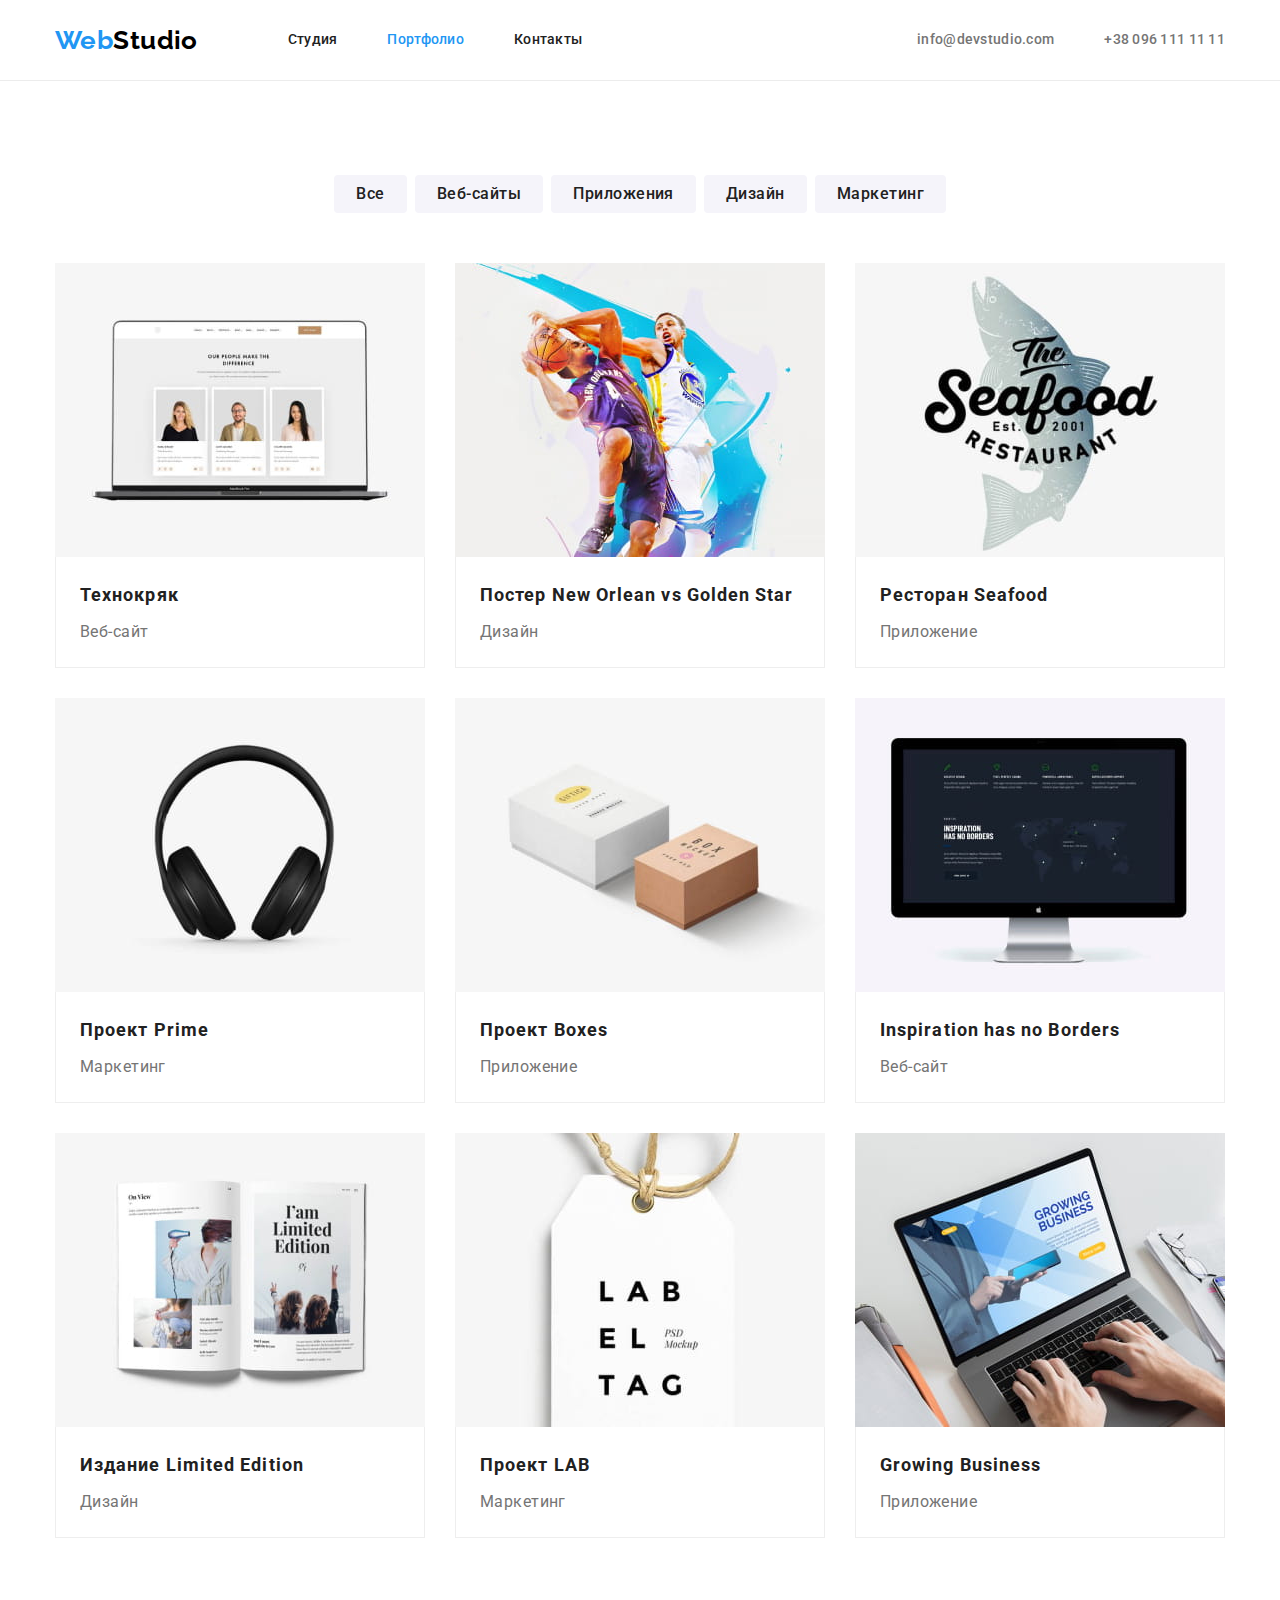
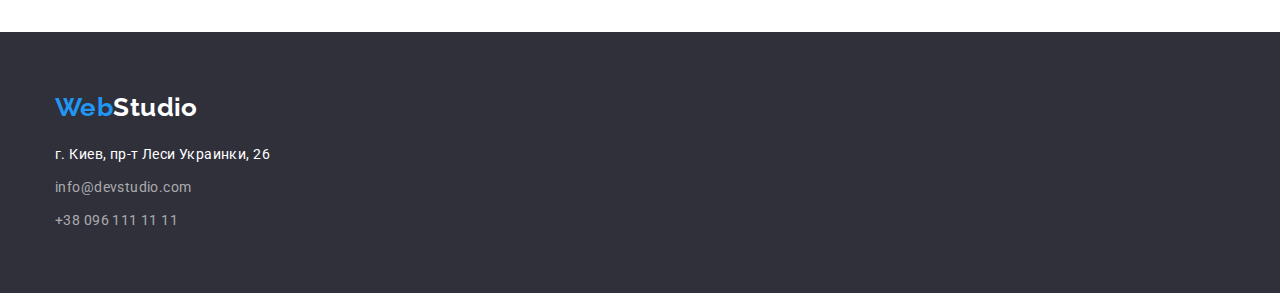
==== portfolio.html @ 887c3078 "root" ====
<!DOCTYPE html>
<html lang="ru">
<head>
  <meta charset="UTF-8">
  <meta http-equiv="X-UA-Compatible" content="IE=edge">
  <meta name="viewport" content="width=device-width, initial-scale=1.0">
  <title>Portfolio</title>
  <link href="https://fonts.googleapis.com/css2?family=Raleway:wght@700&family=Roboto:wght@400;500;700;900&display=swap"
    rel="stylesheet">
  <link rel="stylesheet" href="https://cdnjs.cloudflare.com/ajax/libs/modern-normalize/1.1.0/modern-normalize.min.css">
  <link rel="stylesheet" href="./css/styles.css">
</head>
<body>
  <!--Шапка сайта -->
  <header class="header">
    <div class="container site-header">
      <nav class="nav">
        <a href="./index.html" class="logo"><span class="accent">Web</span>Studio</a>
        <ul class="site-nav list">
          <li class="item"><a href="./index.html" class="link">Студия</a></li>
          <li class="item"><a href="./portfolio.html" class="link current">Портфолио</a></li>
          <li class="item"><a href="" class="link">Контакты</a></li>
        </ul>
      </nav>
      <ul class="contacts list">
        <li class="item"><a href="mailto:info@devstudio.com" class="link">info@devstudio.com</a></li>
        <li class="item"><a href="telto:+380961111111" class="link">+38 096 111 11 11</a></li>
      </ul>
    </div>
  </header>
  <main>
    <!-- Секция Наши проэкты -->
    <section class="section">
      <div class="container">
        <h2 class="visually-hidden">Наши проэкты</h2>
        <!-- Фильтр -->
        <ul class="filter-list">
          <li class="item">
            <button type="button" class="button filter">Все</button>
          </li>
          <li class="item">
            <button type="button" class="button filter">Веб-сайты</button>
          </li>
          <li class="item">
            <button type="button" class="button filter">Приложения</button>
          </li>
          <li class="item">
            <button type="button" class="button filter">Дизайн</button>
          </li>
          <li class="item">
            <button type="button" class="button filter">Маркетинг</button>
          </li>
        </ul>
        <!-- проэкты -->
        <ul class="project-list">
          <li class="item">
            <img class="card-image" src="./img/tehnokr.jpg" alt="веб-сайт Технокряк" width="370">
            <div class="card-description">
              <h2 class="project-name">Технокряк</h2>
              <p class="project-type">Веб-сайт</p>
            </div>
          </li>
          <li class="item">
            <img class="card-image" src="./img/poster.jpg" alt="Два баскетболиста" width="370" class="image">
            <div class="card-description">
              <h2 class="project-name">Постер New Orlean vs Golden Star</h2>
              <p class="project-type">Дизайн</p>
            </div>
          </li>
          <li class="item">
            <img class="card-image" src="./img/seafood.jpg" alt="Эмблема ресторана" width="370">
            <div class="card-description">
              <h2 class="project-name">Ресторан Seafood</h2>
              <p class="project-type">Приложение</p>
            </div>
          </li>
          <li class="item">
            <img class="card-image" src="./img/prime.jpg" alt="Наушники" width="370">
            <div class="card-description">
              <h2 class="project-name">Проект Prime</h2>
              <p class="project-type">Маркетинг</p>
            </div>
          </li>
          <li class="item">
            <img class="card-image" src="./img/boxes.jpg" alt="Две коробки" width="370">
            <div class="card-description">
              <h2 class="project-name">Проект Boxes</h2>
              <p class="project-type">Приложение</p>
            </div>
          </li>
          <li class="item">
            <img class="card-image" src="./img/inspiration.jpg" alt="Дизайн веб сайта" width="370">
            <div class="card-description">
              <h2 class="project-name">Inspiration has no Borders</h2>
              <p class="project-type">Веб-сайт</p>
            </div>
          </li>
          <li class="item">
            <img class="card-image" src="./img/limited.jpg" alt="Книга" width="370">
            <div class="card-description">
              <h2 class="project-name">Издание Limited Edition</h2>
              <p class="project-type">Дизайн</p>
            </div>
          </li>
          <li class="item">
            <img class="card-image" src="./img/lab.jpg" alt="Ярлык" width="370">
            <div class="card-description">
              <h2 class="project-name">Проект LAB</h2>
              <p class="project-type">Маркетинг</p>
            </div>
          </li>
          <li class="item">
            <img class="card-image" src="./img/growing.jpg" alt="Ноутбук" width="370">
            <div class="card-description">
              <h2 class="project-name">Growing Business</h2>
              <p class="project-type">Приложение</p>
            </div>
          </li>
        </ul>
      </div>
    </section>  
  </main>
  <!--Footer-->
  <footer class="footer">
    <div class="container">
      <a href="./index.html" class="logo"><span class="accent">Web</span>Studio</a>
      <!-- Контакты -->
      <address class="address">
        <p class="physical">г. Киев, пр-т Леси Украинки, 26</p>
        <ul class="footer-contacts">
          <li class="item"><a href="mailto:info@devstudio.com" class="link">info@devstudio.com</a></li>
          <li class="item"><a href="telto:+380961111111" class="link">+38 096 111 11 11</a></li>
        </ul>
      </address>
    </div>
  </footer>
</body>
</html>
---- css/styles.css ----
:root {
  --primary-text-color: #757575; 
  --title-color: #212121; 
  --secondary-text-color: #212121;
  --accent-color: #2196f3; 
  --hero-text-color: #fff; 
  --hero-background-color: #2f303a; 
  --footer-white-color: #fff; 
  --backgroud-white-color: #ffffff;
  --address-link-color: rgba(255, 255, 255, 0.6); 
  --logo-black: #000; 
  --footer-background-color: #2f303a; 
  --header-border-color: #ececec; 
  --background-section-color: #f5f4fa;
  --card-border-color: #eee;
}

html {
  box-sizing: border-box;
}

*,
*::before,
*::after {
  box-sizing: inherit;
}



body {
  margin: 0;

  background-color: var(--backgroud-white-color);
  color: var(--primary-text-color);

  font-family: 'Roboto', sans-serif;
  letter-spacing: 0.03em;
  font-size: 14px;
}

.visually-hidden {
  position: absolute;
  width: 1px;
  height: 1px;
  margin: -1px;
  border: 0;
  padding: 0;

  white-space: nowrap;
  clip-path: inset(100%);
  clip: rect(0 0 0 0);
  overflow: hidden;
}

ul {
  list-style: none;
  margin: 0;
  padding: 0;
}

h1,
h2,
h3,
h4,
h5,
h6,
p {
  margin-top: 0;
  margin-bottom: 0;
}

.container {
  width: 1200px;
  padding-left: 15px;
  padding-right: 15px;
  margin: 0 auto;
}

.section {
  padding-top: 94px;
  padding-bottom: 94px;
}

.header {
  background-color: var(--background-white-color);
  border-bottom: 1px solid #ececec;
}

.container.site-header {
  display: flex;
  align-items: center;
  justify-content: space-between;
}

/* site nav */
.nav {
  display: flex;
  align-items: center;
}

.nav .logo {
  margin-right: 90px;

  color: var(--logo-black);

  font-family: 'Raleway', sans-serif;
  font-weight: 700;
  font-size: 26px;
  line-height: 1.19;
  text-decoration: none;
}

.accent {
  color: var(--accent-color);
}

.site-nav.list {
  display: flex;
}
.site-nav .item:not(:last-child) {
  margin-right: 50px;
}

.site-nav .link {
  display: block;
  padding-top: 32px;
  padding-bottom: 32px;

  color: var(--secondary-text-color);

  font-weight: 500;
  line-height: 1.14;
  letter-spacing: 0.02em;
  text-decoration: none;
}

.site-nav .link:hover,
.site-nav .link:focus {
  color: var(--accent-color);
}

.site-nav .link.current {
  color: var(--accent-color);
}

.contacts .item:not(:last-child) {
  margin-right: 50px;
}

.contacts.list {
  display: flex;
}

.contacts .link {
  display: block;
  padding-top: 32px;
  padding-bottom: 32px;

  color: var(--primary-text-color);

  font-weight: 500;
  line-height: 1.14;
  letter-spacing: 0.02em;
  text-decoration: none;
}

.contacts .link:hover,
.contacts .link:focus {
  color: var(--accent-color);
}

/* hero */
.hero {
  padding-top: 200px;
  padding-bottom: 200px;
  background-color: var(--hero-background-color);
  text-align: center;
}

.hero-title {
  margin-bottom: 30px;

  color: var(--hero-text-color);

  font-weight: 900;
  font-size: 44px;
  line-height: 1.36;
  letter-spacing: 0.06em;
  text-transform: uppercase;
}

.button.main {
  border: none;
  border-radius: 4px;
  display: inline-block;
  padding: 10px 32px;
  min-width: 200px;

  color: var(--hero-text-color);
  background-color: var(--accent-color);

  font-family: Roboto;
  font-weight: 700;
  font-size: 16px;
  line-height: 1.88;
  align-items: center;
  text-align: center;
  letter-spacing: 0.06em;
}

.section-title {
  margin-bottom: 50px;

  color: var(--title-color);

  font-weight: 700;
  font-size: 36px;
  line-height: 1.17;
  text-align: center;
}

/* features */
.features-list {
  display: flex;
}

.features-list .item {
  width: 270px;
}

.features-list .item:not(:last-child) {
  margin-right: 30px;
}
.features-list .title {
  text-transform: uppercase;
  color: var(--secondary-text-color);

  font-weight: 700;
  line-height: 1.14;
}

.features-description {
  line-height: 1.7;
}

/* Чем мы занимаемся */
.section.function {
  padding-top: 0;
}

.function-list {
  display: inline-flex;
}

.function-list .item:not(:last-child) {
  margin-right: 30px;
}
/* Наша команда */
.section.team {
  background-color: var(--background-section-color);
}

.team-list {
  display: flex;
}

.team-list .item:not(:last-child) {
  margin-right: 30px;
}

.team-list .item {
  background-color: var(--background-white-color);
  border-radius: 0px 0px 4px 4px;
  box-shadow: 0px 1px 3px rgba(0, 0, 0, 0.12),
  0px 1px 1px rgba(0, 0, 0, 0.14),
  0px 2px 1px rgba(0, 0, 0, 0.2);
}

.team-member-description {
  padding-top: 30px;
  padding-bottom: 30px;
}

.team-member-name {
  margin-bottom: 10px;

  color: var(--secondary-text-color);

  font-weight: 500;
  font-size: 16px;
  line-height: 1.18;
  text-align: center;
}

.team-member-proffesion {
  font-size: 16px;
  line-height: 1.18;
  text-align: center;
}

/* Футер */
.footer {
  padding-top: 60px;
  padding-bottom: 60px;

  background-color: var(--footer-background-color);
}

.footer .logo {
  display: inline-block;
  margin-bottom: 20px;

  color: var(--footer-white-color);

  font-family: 'Raleway', sans-serif;
  font-weight: 700;
  font-size: 26px;
  line-height: 1.19;
  text-decoration: none;
}

.address .physical {
  margin-bottom: 9px;
  color: var(--footer-white-color);

  font-style: normal;
  line-height: 1.71;
}

.address .link {
  display: inline-block;

  color: var(--address-link-color);

  font-style: normal;
  line-height: 1.71;
  text-decoration: none;
}

.address .link:hover,
.address .link:focus {
  color: var(--accent-color);
}

.footer-contacts .item:not(:last-child) {
  margin-bottom: 9px;
}
/* Портфолио */

.filter-list {
  display: flex;
  justify-content: center;
  margin-bottom: 50px;
}

.filter-list .item:not(:last-child) {
  margin-right: 8px;
}

.button.filter {
  border: none;
  border-radius: 4px;
  display: inline-block;
  padding: 6px 22px;
  min-width: 73px;

  color: var(--secondary-text-color);
  background-color: #f5f4fa;

  font-family: 'Roboto', sans-serif;
  font-weight: 500;
  font-size: 16px;
  line-height: 1.62;
  text-align: center;
  letter-spacing: 0.03em;
}

.button.filter:hover,
.button.filter:focus {
  color: #ffffff;
  background-color: var(--accent-color);
  cursor: pointer;
  filter: drop-shadow(0px 4px 4px rgba(0, 0, 0, 0.25));
}

.project-list {
  display: flex;
  flex-wrap: wrap;
}

.project-list .item {
  width: calc((100% - 60px) / 3);
  margin-right: 30px;
  margin-bottom: 30px;
}

.project-list .item:nth-child(3n) {
  margin-right: 0;
}

.project-list .item:nth-last-child(-n + 3) {
  margin-bottom: 0;
}

.card-image {
  display: block;
}

.card-description {
  border-left-color: var(--card-border-color);
  border-left-width: 1px;
  border-left-style: solid;
  border-bottom-color: var(--card-border-color);
  border-bottom-width: 1px;
  border-bottom-style: solid;
  border-right-color: var(--card-border-color);
  border-right-width: 1px;
  border-right-style: solid;

  padding: 20px 24px;
}

.project-name {
  margin-bottom: 4px;
  color: var(--secondary-text-color);

  font-weight: 700;
  font-size: 18px;
  line-height: 2;
  letter-spacing: 0.06em;
}

.project-type {
  font-size: 16px;
  line-height: 1.88;
}
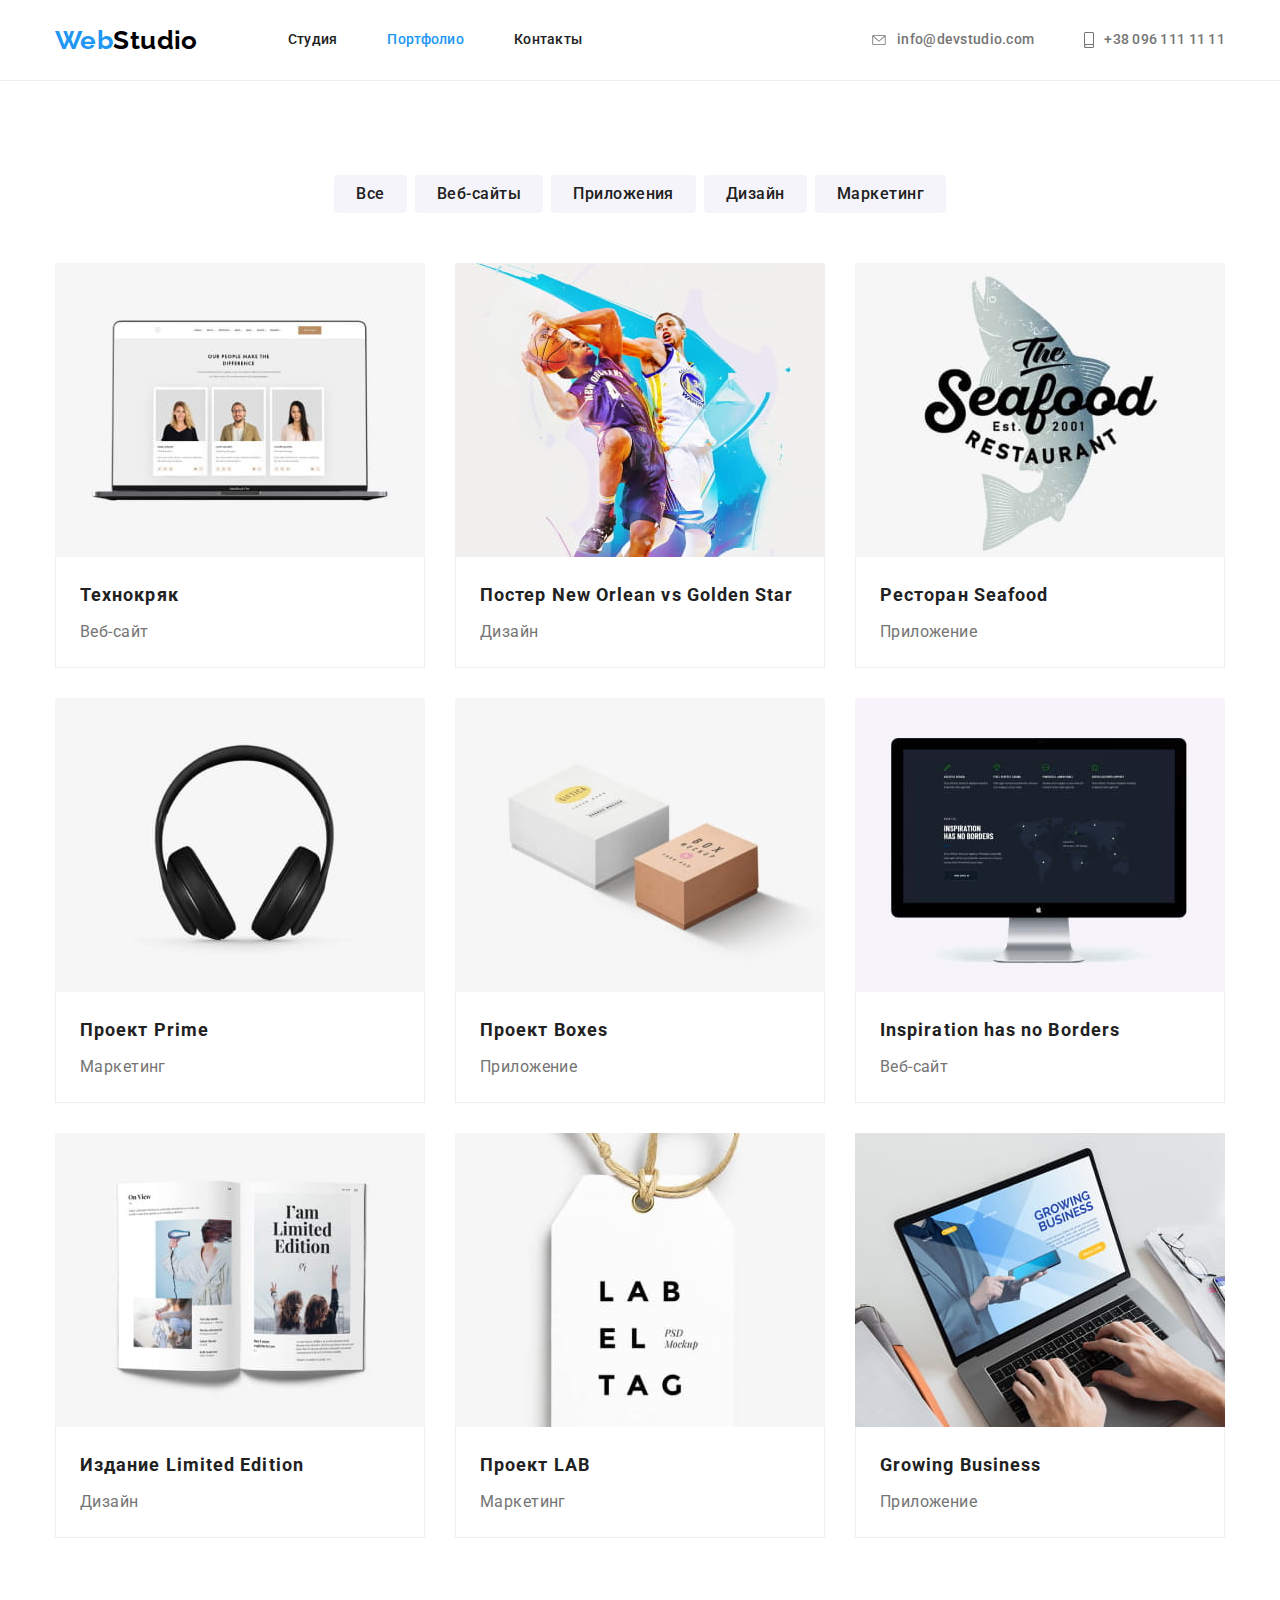
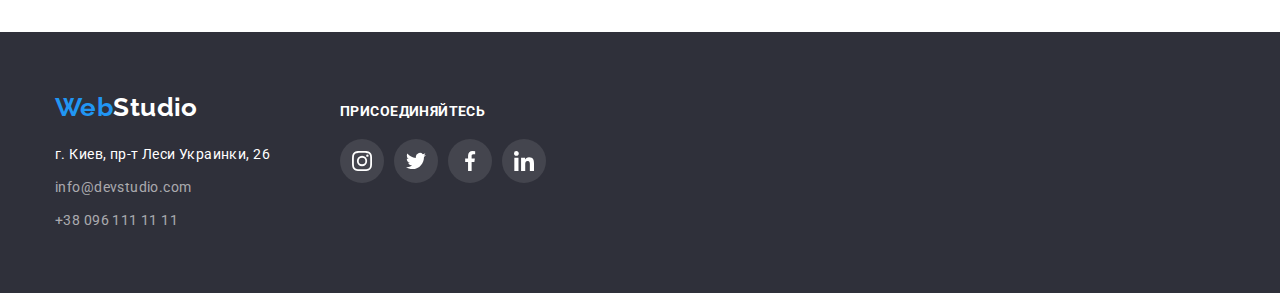
==== commit 5e4601c5: "дз4" ====
--- a/portfolio.html
+++ b/portfolio.html
@@ -23,8 +23,12 @@
         </ul>
       </nav>
       <ul class="contacts list">
-        <li class="item"><a href="mailto:info@devstudio.com" class="link">info@devstudio.com</a></li>
-        <li class="item"><a href="telto:+380961111111" class="link">+38 096 111 11 11</a></li>
+        <li class="item"><a href="mailto:info@devstudio.com" class="link"><svg class="contacts-icon" width="16" height="10">
+              <use href="./img/icons.svg#icon-envelope"></use>
+            </svg>info@devstudio.com</a></li>
+        <li class="item"><a href="telto:+380961111111" class="link"><svg class="contacts-icon" width="10" height="16">
+              <use href="./img/icons.svg#icon-smartphone"></use>
+            </svg>+38 096 111 11 11</a></li>
       </ul>
     </div>
   </header>
@@ -122,16 +126,51 @@
   </main>
   <!--Footer-->
   <footer class="footer">
-    <div class="container">
-      <a href="./index.html" class="logo"><span class="accent">Web</span>Studio</a>
-      <!-- Контакты -->
-      <address class="address">
-        <p class="physical">г. Киев, пр-т Леси Украинки, 26</p>
-        <ul class="footer-contacts">
-          <li class="item"><a href="mailto:info@devstudio.com" class="link">info@devstudio.com</a></li>
-          <li class="item"><a href="telto:+380961111111" class="link">+38 096 111 11 11</a></li>
+    <div class="container container-footer">
+      <section class="footer-main">
+        <a href="./index.html" class="logo"><span class="accent">Web</span>Studio</a>
+        <!-- Контакты -->
+        <address class="address">
+          <p class="physical">г. Киев, пр-т Леси Украинки, 26</p>
+          <ul class="footer-contacts">
+            <li class="item"><a href="mailto:info@devstudio.com" class="link">info@devstudio.com</a></li>
+            <li class="item"><a href="telto:+380961111111" class="link">+38 096 111 11 11</a></li>
+          </ul>
+        </address>
+      </section>
+      <section class="footer-social-media">
+        <h2 class="footer-title">присоединяйтесь</h2>
+        <ul class="social-media-list">
+          <li class="social-media-item"><a href="" class="social-media-link footer-link">
+              <svg class="icon" width="20px" height="20px">
+                <use href="./img/icons.svg#icon-instagram">
+                </use>
+              </svg>
+            </a>
+          </li>
+          <li class="social-media-item"><a href="" class="social-media-link footer-link">
+              <svg class="icon" width="20px" height="20px">
+                <use href="./img/icons.svg#icon-twitter">
+                </use>
+              </svg>
+            </a>
+          </li>
+          <li class="social-media-item"><a href="" class="social-media-link footer-link">
+              <svg class="icon" width="20px" height="20px">
+                <use href="./img/icons.svg#icon-facebook">
+                </use>
+              </svg>
+            </a>
+          </li>
+          <li class="social-media-item"><a href="" class="social-media-link footer-link">
+              <svg class="icon" width="20px" height="20px">
+                <use href="./img/icons.svg#icon-linkedin">
+                </use>
+              </svg>
+            </a>
+          </li>
         </ul>
-      </address>
+      </section>
     </div>
   </footer>
 </body>
--- a/css/styles.css
+++ b/css/styles.css
@@ -13,6 +13,10 @@
   --header-border-color: #ececec; 
   --background-section-color: #f5f4fa;
   --card-border-color: #eee;
+  --features-icon-bg: #F5F4FA;
+  --icons-color: #afb1b8;
+  --footer-social-media-bg: #44454E;
+  --gradient-color: rgba(47, 48, 58, 0.4);
 }
 
 html {
@@ -152,7 +156,8 @@
 }
 
 .contacts .link {
-  display: block;
+  display: inline-flex;
+  align-items: center;
   padding-top: 32px;
   padding-bottom: 32px;
 
@@ -164,9 +169,15 @@
   text-decoration: none;
 }
 
+.contacts-icon {
+  margin-right: 10px;
+  fill: currentColor;
+}
+
 .contacts .link:hover,
 .contacts .link:focus {
   color: var(--accent-color);
+  fill: var(--accent-color);
 }
 
 /* hero */
@@ -174,10 +185,24 @@
   padding-top: 200px;
   padding-bottom: 200px;
   background-color: var(--hero-background-color);
+  background-image: linear-gradient(to right,
+    var(--gradient-color),
+    var(--gradient-color)),
+   url("../img/hero.jpg");
+  background-repeat: no-repeat;
+  background-position: center;
+  
   text-align: center;
+  height: 600px;
+  max-width: 1600px;
+  margin-left: auto;
+  margin-right: auto;
 }
 
 .hero-title {
+  width: 696px;
+  margin-right: auto;
+  margin-left: auto;
   margin-bottom: 30px;
 
   color: var(--hero-text-color);
@@ -224,14 +249,43 @@
   display: flex;
 }
 
+.features-list .item::before {
+  content: "";
+  display: block;
+  height: 120px;
+  margin-bottom: 30px;
+  border-radius: 4px;
+  background-color: var(--features-icon-bg);
+  
+  background-repeat: no-repeat;
+  background-position: center;
+}
+
+.icon-antenna::before {
+  background-image: url("../img/antenna.svg" );
+}
+
+.icon-clock::before {
+  background-image: url("../img/clock.svg");
+}
+
+.icon-diagram::before {
+  background-image: url("../img/diagram.svg");
+}
+
+.icon-astronaut::before {
+  background-image: url("../img/astronaut.svg");
+}
 .features-list .item {
   width: 270px;
 }
 
+
 .features-list .item:not(:last-child) {
   margin-right: 30px;
 }
 .features-list .title {
+  margin-bottom: 10px;
   text-transform: uppercase;
   color: var(--secondary-text-color);
 
@@ -279,6 +333,7 @@
 .team-member-description {
   padding-top: 30px;
   padding-bottom: 30px;
+  background-color: var(--backgroud-white-color);
 }
 
 .team-member-name {
@@ -296,7 +351,66 @@
   font-size: 16px;
   line-height: 1.18;
   text-align: center;
-}
+  margin-bottom: 16px;
+}
+
+.social-media-list {
+  display: flex;
+  align-items: center;
+  justify-content: center;
+    
+}
+
+.social-media-item:not(:last-child) {
+  margin-right: 10px;
+}
+
+ .social-media-link {
+  display: flex;
+  justify-content: center;
+  align-items: center;
+  background-color: var(--backgroud-white-color);
+  height: 44px;
+  width: 44px;
+  border-radius: 50%;
+  fill: var(--icons-color);
+}
+ 
+ .social-media-link:hover {
+  background-color: var(--accent-color);
+  fill: #fff;
+}
+  
+/* Clients */
+.container.clients {
+  padding-top: 83px;
+  padding-bottom: 94px;
+}
+  .clients-list {
+    display: flex;
+    align-items: center;
+    justify-content: center;
+  }
+  
+  .clients-list .link {
+    display: flex;
+    justify-content: center;
+    align-items: center;
+    width: 170px;
+    height: 92px;
+    border: 1px solid #AFB1B8;
+    border-radius: 4px;
+    fill: var(--icons-color);
+  }
+  
+  .clients-list .item:not(:last-child) {
+    margin-right: 30px;
+  }
+  
+  .clients-list .link:hover {
+    fill: var(--accent-color);
+    border: 1px solid var(--accent-color);
+  }
 
 /* Футер */
 .footer {
@@ -306,6 +420,14 @@
   background-color: var(--footer-background-color);
 }
 
+.container-footer {
+  display: flex;
+  align-items: baseline;
+}
+
+.footer-main {
+  margin-right: 70px;
+}
 .footer .logo {
   display: inline-block;
   margin-bottom: 20px;
@@ -345,6 +467,23 @@
 .footer-contacts .item:not(:last-child) {
   margin-bottom: 9px;
 }
+
+.footer-title {
+  font-size: 14px;
+  margin-bottom: 20px;
+  line-height: 1,14;
+  text-transform: uppercase;
+  color: var(--footer-white-color);
+}
+
+.social-media-link.footer-link {
+  background-color: var(--footer-social-media-bg);
+  fill: #fff;
+}
+
+.social-media-link.footer-link:hover {
+  background-color: var(--accent-color);}
+
 /* Портфолио */
 
 .filter-list {
@@ -392,6 +531,7 @@
   width: calc((100% - 60px) / 3);
   margin-right: 30px;
   margin-bottom: 30px;
+  
 }
 
 .project-list .item:nth-child(3n) {
@@ -400,6 +540,13 @@
 
 .project-list .item:nth-last-child(-n + 3) {
   margin-bottom: 0;
+}
+
+.project-list .item:hover,
+.project-list .item:focus {
+box-shadow: 0px 1px 1px rgba(0, 0, 0, 0.12),
+0px 4px 4px rgba(0, 0, 0, 0.06),
+1px 4px 6px rgba(0, 0, 0, 0.16);
 }
 
 .card-image {
@@ -434,3 +581,4 @@
   font-size: 16px;
   line-height: 1.88;
 }
+
